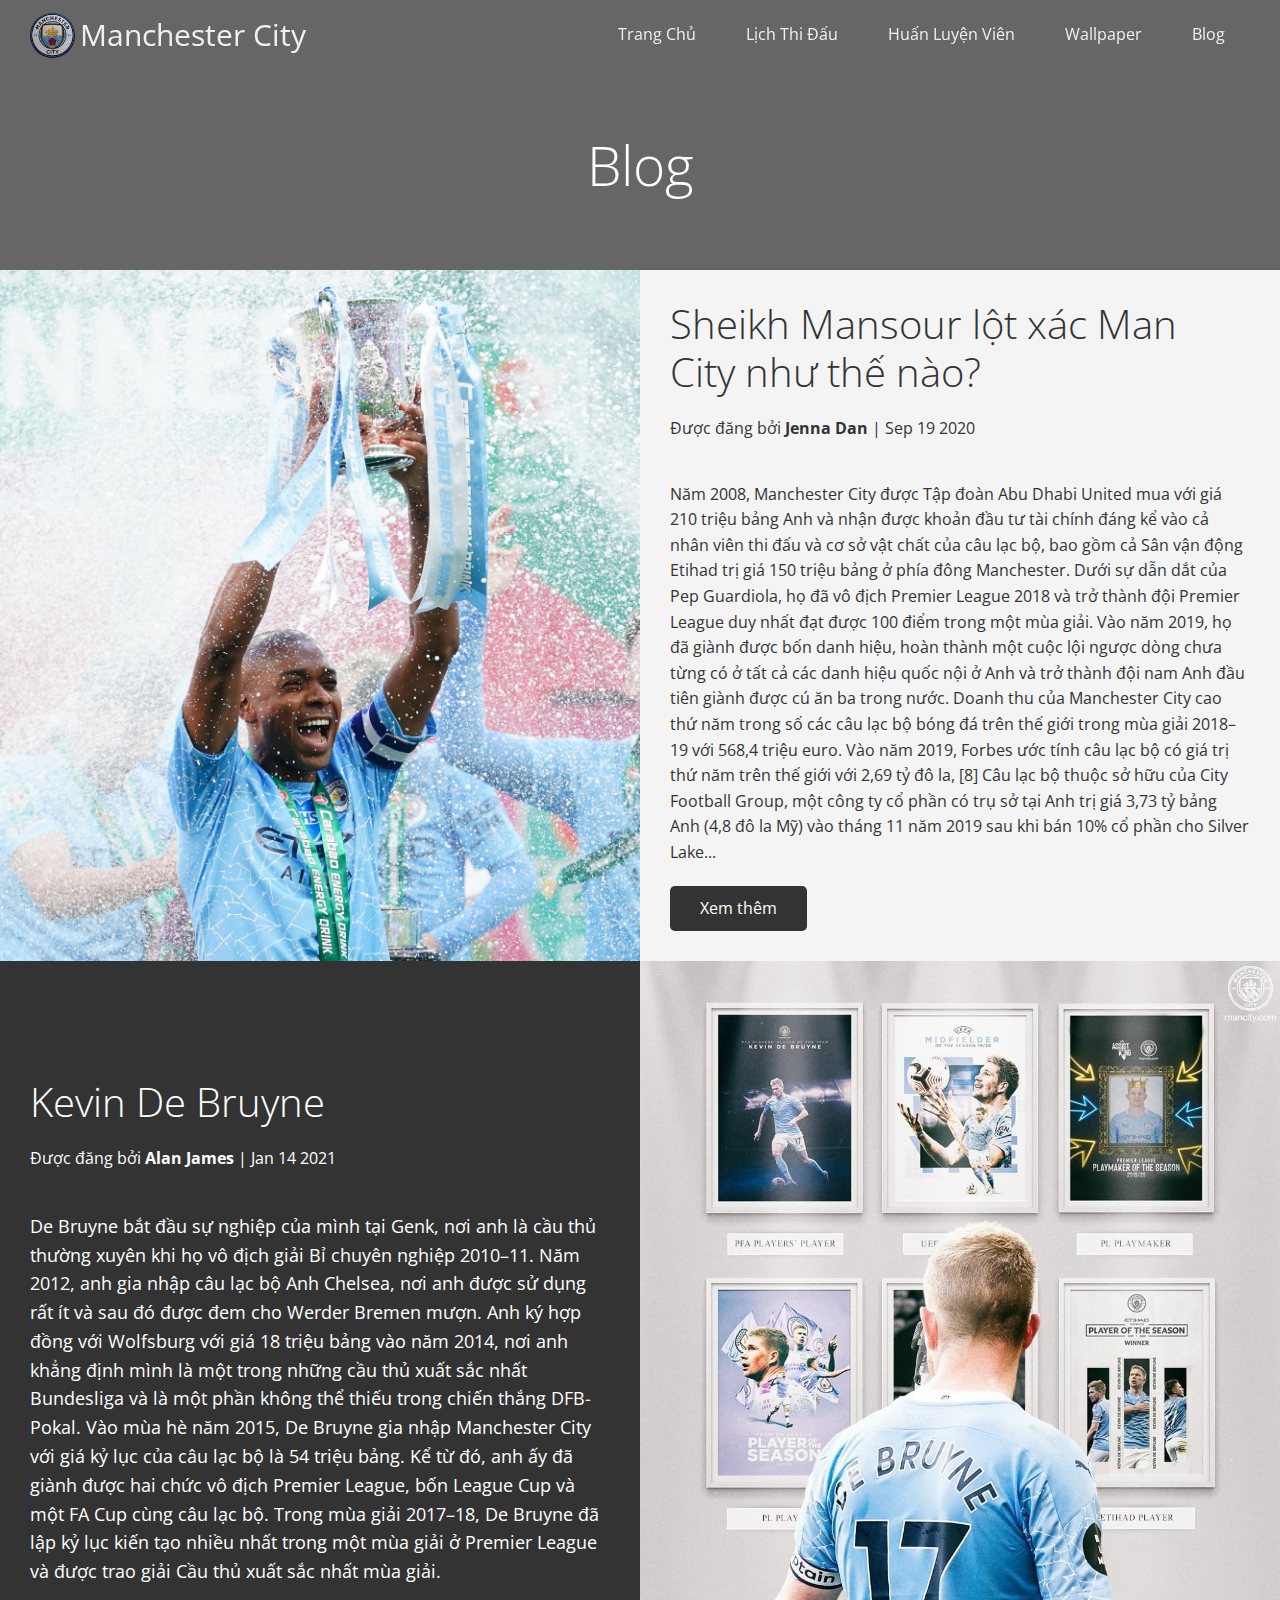
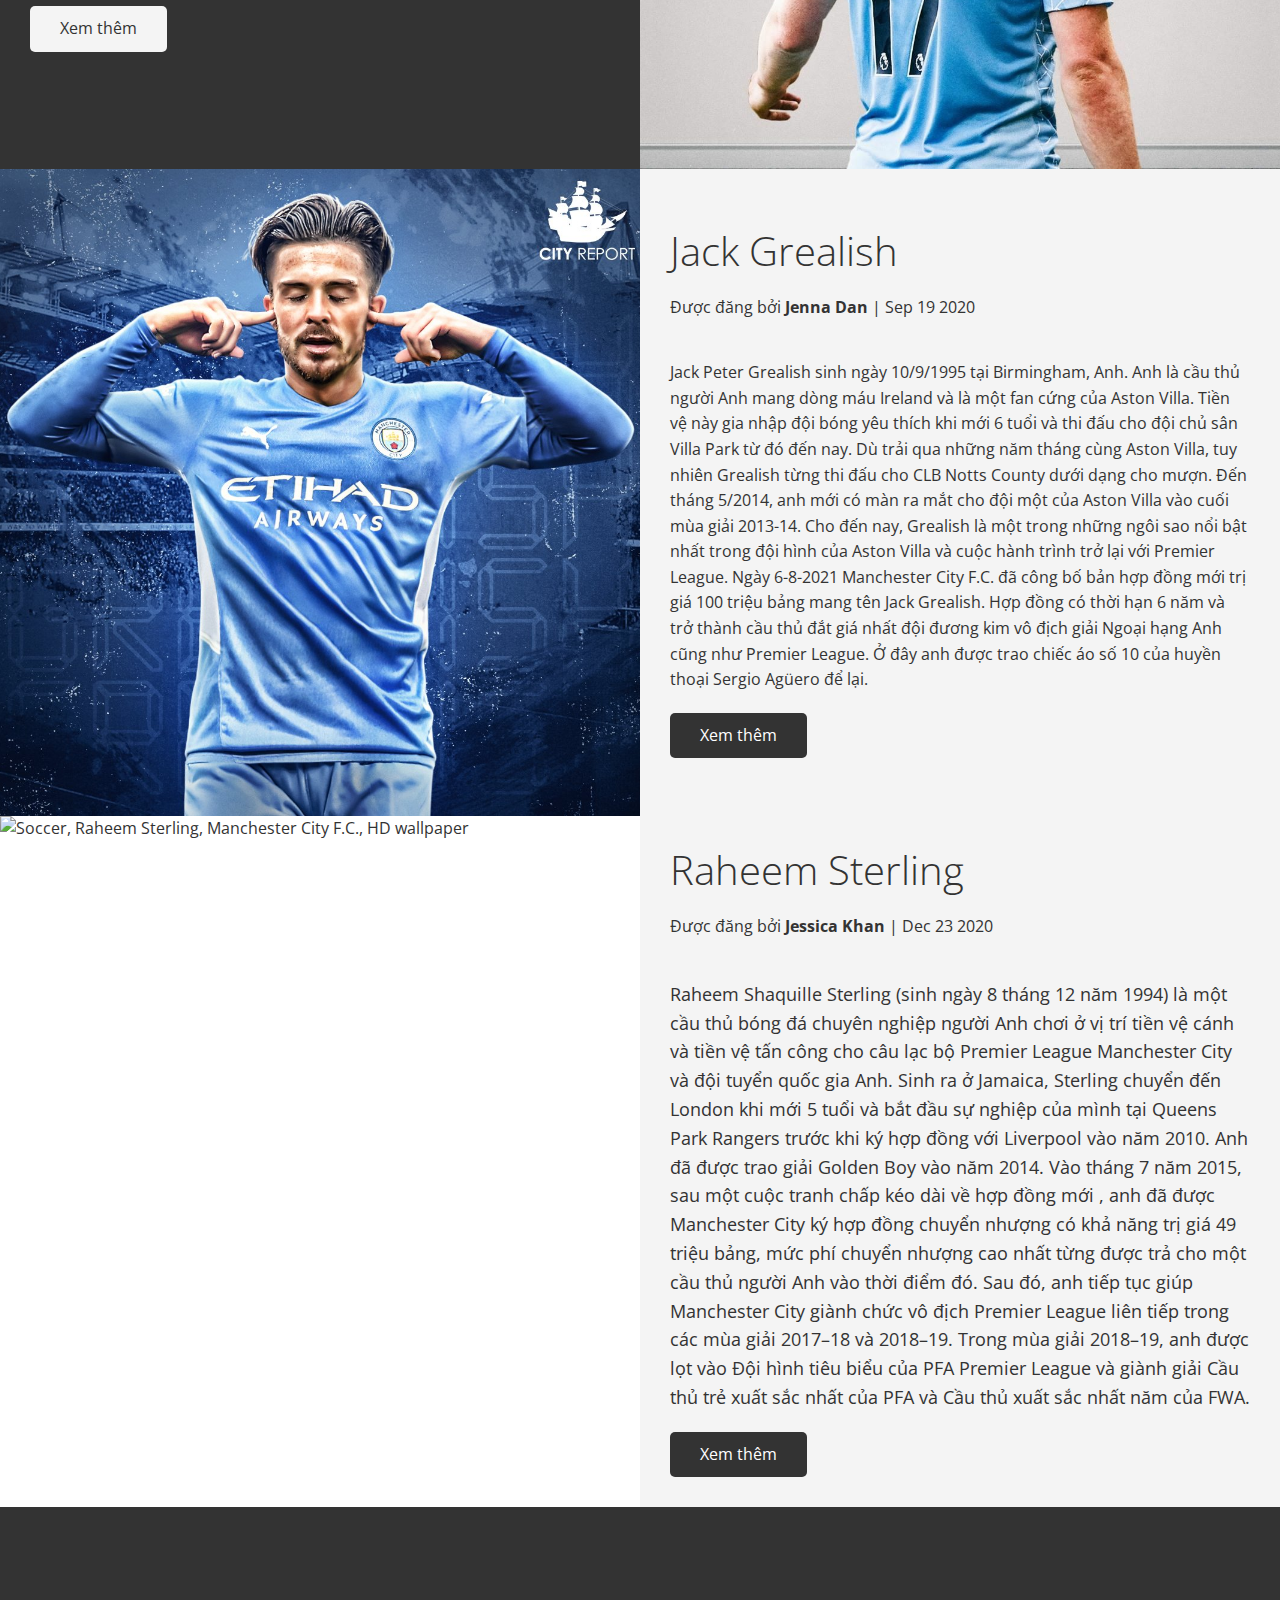
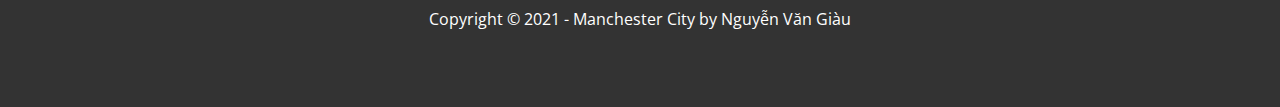
==== public/blog.html @ 119e2e8d "Upload" ====
<!DOCTYPE html>
<html lang="en">
  <head>
    <meta charset="UTF-8" />
    <meta name="viewport" content="width=device-width, initial-scale=1.0" />
    <link rel="stylesheet" />
    <link rel="stylesheet" href="css/utilities.css" />
    <link rel="stylesheet" href="css/style.css" />
    <title>Read Our Blog</title>
  </head>
  <body id="home">
    <header class="hero blog">
      <div id="navbar" class="navbar top">
        <div class="logo">
          <img id="logo" src="./images/logooo.PNG" alt="" />
          <div class="logoText">Manchester City</div>
        </div>
        <nav>
          <ul>
            <li><a href="index.html">Trang Chủ</a></li>
            <li><a href="index.html#contact">Lịch Thi Đấu</a></li>
            <li><a href="index.html#s3">Huấn Luyện Viên</a></li>
            <li><a href="index.html#cases">Wallpaper</a></li>
            <li><a href="index.html#s2">Blog</a></li>
          </ul>
        </nav>
      </div>

      <div class="content">
        <h1>Blog</h1>
      </div>
    </header>

    <main>
      <article class="flex-columns">
        <div class="row">
          <div class="column">
            <div class="column-1">
              <img
                itemprop="contentUrl"
                class="view_img"
                id="vimg"
                data-height="455"
                alt="Soccer, Manchester City F.C., 3D, Emblem, Logo, HD wallpaper"
                src="../public/images/fernandinho.jpg"
                height="455"
              />
            </div>
          </div>
          <div class="column">
            <div class="column-2 bg-light">
              <h2>Sheikh Mansour lột xác Man City như thế nào?</h2>
              <p class="meta">
                <i class="fas fa-user"></i> Được đăng bởi
                <strong>Jenna Dan</strong> | Sep 19 2020
              </p>
              <p>
                Năm 2008, Manchester City được Tập đoàn Abu Dhabi United mua với giá 210 triệu bảng Anh 
                và nhận được khoản đầu tư tài chính đáng kể vào cả nhân viên thi đấu và cơ sở vật chất của câu lạc bộ, 
                bao gồm cả Sân vận động Etihad trị giá 150 triệu bảng ở phía đông Manchester. 
                Dưới sự dẫn dắt của Pep Guardiola, họ đã vô địch Premier League 2018 và trở thành đội Premier League duy nhất đạt được 100 điểm trong một mùa giải. 
                Vào năm 2019, họ đã giành được bốn danh hiệu, hoàn thành một cuộc lội ngược dòng chưa từng có ở tất cả các danh hiệu quốc nội ở Anh và trở thành đội nam Anh đầu tiên giành được cú ăn ba trong nước. 
                Doanh thu của Manchester City cao thứ năm trong số các câu lạc bộ bóng đá trên thế giới trong mùa giải 2018–19 với 568,4 triệu euro. 
                Vào năm 2019, Forbes ước tính câu lạc bộ có giá trị thứ năm trên thế giới với 2,69 tỷ đô la, [8] Câu lạc bộ thuộc sở hữu của City Football Group, 
                một công ty cổ phần có trụ sở tại Anh trị giá 3,73 tỷ bảng Anh (4,8 đô la Mỹ) vào tháng 11 năm 2019 sau khi bán 10% cổ phần cho Silver Lake...
              </p>
              <a target="blank" href="post.html" class="btn btn-dark">
                <i class="fas fa-chevron"></i>
                Xem thêm
              </a>
            </div>
          </div>
        </div>
      </article>

      <article class="flex-columns flex-reverse">
        <div class="row">
          <div class="column">
            <div class="column-1">
              <img
                itemprop="contentUrl"
                class="view_img"
                id="vimg"
                data-height="455"
                alt="Soccer, Kevin De Bruyne, Belgian, Manchester City F.C., HD wallpaper"
                src="../public/images/kdb_blog.jpg"
                height="455"
              />
            </div>
          </div>
          <div class="column">
            <div class="column-2 bg-dark">
              <h2>Kevin De Bruyne</h2>
              <p class="meta">
                <i class="fas fa-user"></i> Được đăng bởi
                <strong>Alan James</strong> | Jan 14 2021
              </p>
              <p class="info">
                De Bruyne bắt đầu sự nghiệp của mình tại Genk, nơi anh là cầu thủ thường xuyên khi họ vô địch giải Bỉ chuyên nghiệp 2010–11. 
                Năm 2012, anh gia nhập câu lạc bộ Anh Chelsea, nơi anh được sử dụng rất ít và sau đó được đem cho Werder Bremen mượn. 
                Anh ký hợp đồng với Wolfsburg với giá 18 triệu bảng vào năm 2014, nơi anh khẳng định mình là một trong những cầu thủ xuất sắc nhất Bundesliga và là một phần không thể thiếu trong chiến thắng DFB-Pokal. 
                Vào mùa hè năm 2015, De Bruyne gia nhập Manchester City với giá kỷ lục của câu lạc bộ là 54 triệu bảng. 
                Kể từ đó, anh ấy đã giành được hai chức vô địch Premier League, bốn League Cup và một FA Cup cùng câu lạc bộ. 
                Trong mùa giải 2017–18, De Bruyne đã lập kỷ lục kiến tạo nhiều nhất trong một mùa giải ở Premier League và được trao giải Cầu thủ xuất sắc nhất mùa giải.
              </p>
              <a
                href="https://vi.wikipedia.org/wiki/Kevin_De_Bruyne"
                class="btn btn-light"
                target="blank"
              >
                <i class="fas fa-chevron"></i>
                Xem thêm
              </a>
            </div>
          </div>
        </div>
      </article>

      <article class="flex-columns">
        <div class="row">
          <div class="column">
            <div class="column-1">
              <img
                itemprop="contentUrl"
                class="view_img"
                id="vimg"
                data-height="455"
                alt="Jack Grealish"
                src="../public/images/jackgrealish.jpg"
                height="455"
              />
            </div>
          </div>
          <div class="column">
            <div class="column-2 bg-light">
              <h2>Jack Grealish</h2>
              <p class="meta">
                <i class="fas fa-user"></i> Được đăng bởi
                <strong>Jenna Dan</strong> | Sep 19 2020
              </p>
              <p>
                Jack Peter Grealish sinh ngày 10/9/1995 tại Birmingham, Anh. Anh 
                là cầu thủ người Anh mang dòng máu Ireland và là một fan cứng 
                của Aston Villa. Tiền vệ này gia nhập đội bóng yêu thích khi mới 6 tuổi và thi đấu cho đội chủ sân Villa Park từ đó đến nay.

                Dù trải qua những năm tháng cùng Aston Villa, tuy nhiên Grealish 
                từng thi đấu cho CLB Notts County dưới dạng cho mượn. Đến tháng 
                5/2014, anh mới có màn ra mắt cho đội một của Aston Villa vào 
                cuối mùa giải 2013-14. Cho đến nay, Grealish là một trong những 
                ngôi sao nổi bật nhất trong đội hình của Aston Villa và cuộc hành 
                trình trở lại với Premier League. 
                Ngày 6-8-2021 Manchester City F.C. đã công bố bản hợp đồng mới trị giá 100 triệu bảng mang tên Jack Grealish. 
                Hợp đồng có thời hạn 6 năm và trở thành cầu thủ đắt giá nhất đội đương kim vô địch giải Ngoại hạng Anh cũng như Premier League. 
                Ở đây anh được trao chiếc áo số 10 của huyền thoại Sergio Agüero để lại.
              </p>
              <a target="blank" href="post.html" class="btn btn-dark">
                <i class="fas fa-chevron"></i>
                Xem thêm
              </a>
            </div>
          </div>
        </div>
      </article>

      <article class="flex-columns">
        <div class="row">
          <div class="column">
            <div class="column-1">
              <img
                itemprop="contentUrl"
                class="view_img"
                id="vimg"
                data-height="455"
                alt="Soccer, Raheem Sterling, Manchester City F.C., HD wallpaper"
                src="https://c4.wallpaperflare.com/wallpaper/105/444/877/soccer-raheem-sterling-manchester-city-f-c-wallpaper-preview.jpg"
                height="455"
              />
            </div>
          </div>
          <div class="column">
            <div class="column-2 bg-light">
              <h2>Raheem Sterling</h2>
              <p class="meta">
                <i class="fas fa-user"></i> Được đăng bởi
                <strong>Jessica Khan</strong> | Dec 23 2020
              </p>
              <p class="info">
                Raheem Shaquille Sterling (sinh ngày 8 tháng 12 năm 1994) là một 
                cầu thủ bóng đá chuyên nghiệp người Anh chơi ở vị trí tiền vệ cánh 
                và tiền vệ tấn công cho câu lạc bộ Premier League Manchester City 
                và đội tuyển quốc gia Anh. Sinh ra ở Jamaica, Sterling chuyển đến 
                London khi mới 5 tuổi và bắt đầu sự nghiệp của mình tại Queens 
                Park Rangers trước khi ký hợp đồng với Liverpool vào năm 2010. 
                Anh đã được trao giải Golden Boy vào năm 2014. Vào tháng 7 năm 
                2015, sau một cuộc tranh chấp kéo dài về hợp đồng mới , anh đã 
                được Manchester City ký hợp đồng chuyển nhượng có khả năng trị 
                giá 49 triệu bảng, mức phí chuyển nhượng cao nhất từng được trả 
                cho một cầu thủ người Anh vào thời điểm đó. Sau đó, anh tiếp tục 
                giúp Manchester City giành chức vô địch Premier League liên tiếp 
                trong các mùa giải 2017–18 và 2018–19. Trong mùa giải 2018–19, 
                anh được lọt vào Đội hình tiêu biểu của PFA Premier League và 
                giành giải Cầu thủ trẻ xuất sắc nhất của PFA và Cầu thủ xuất sắc 
                nhất năm của FWA.
              </p>
              <a
                target="blank"
                href="https://vi.wikipedia.org/wiki/Raheem_Sterling"
                class="btn btn-dark"
              >
                <i class="fas fa-chevron"></i>
                Xem thêm
              </a>
            </div>
          </div>
        </div>
      </article>
    </main>

    <footer id="footer" class="footer bg-dark">
      <div class="social">
        <a target="blank" href="https://www.facebook.com/mancity/"
          ><i class="fab fa-facebook fa-2x"></i
        ></a>
        <a
          target="blank"
          href="https://twitter.com/ManCity"
          ><i class="fab fa-twitter fa-2x"></i
        ></a>
        <a target="blank" href="https://www.instagram.com/mancity/"
          ><i class="fab fa-instagram fa-2x"></i
        ></a>
        <a target="blank" href="https://www.youtube.com/user/mcfcofficial"
          ><i class="fab fa-youtube fa-2x"></i
        ></a>
        <a
          target="blank"
          href="https://www.google.com/search?q=man+city+google&rlz=1C1CHBF_enUS934US935&oq=man+city+google&aqs=chrome..69i57j0l4j69i60l3.9655j1j9&sourceid=chrome&ie=UTF-8"
          ><i class="fab fa-google fa-2x"></i
        ></a>
      </div>
      <p>Copyright &copy; 2021 - Manchester City by Nguyễn Văn Giàu</p>
    </footer>
    <script>
      const navbar = document.getElementById("navbar");
      let scrolled = false;

      window.onscroll = function () {
        if (window.pageYOffset > 100) {
          navbar.classList.remove("top");
          if (!scrolled) {
            navbar.style.transform = "translateY(-70px)";
          }
          setTimeout(function () {
            navbar.style.transform = "translateY(0)";
            scrolled = true;
          }, 200);
        } else {
          navbar.classList.add("top");
          scrolled = false;
        }
      };
    </script>
  </body>
</html>
---- public/css/utilities.css ----
/* Text colors */
.text-primary {
  color: #ffffff;
  margin-bottom: 10px;
}

.text-secondary {
  color: #0284d0;
}

/* Button */
.btn {
  cursor: pointer;
  display: inline-block;
  padding: 10px 30px;
  color: #fff;
  background-color: #28a745;
  border: none;
  border-radius: 5px;
}

.btn:hover {
  opacity: 0.9;
}

.btn-primary,
.bg-primary {
  background: #28a745;
  color: #fff;
}
.btn-secondary,
.bg-secondary {
  background: #0284d0;
  color: #fff;
}
.btn-dark,
.bg-dark {
  background: #333;
  color: #fff;
}
.btn-light,
.bg-light {
  background: #f4f4f4;
  color: #333;
}

.btn-outline {
  background: transparent;
  border: 1px solid #fff;
}

/* Flex items */
.flex-items {
  display: flex;
  text-align: center;
  justify-content: center;
  text-align: center;
  height: 100%;
}

.flex-items > div {
  padding: 20px;
}

/* Flex columns */
.flex-columns.flex-reverse .row {
  flex-direction: row-reverse;
}

.flex-columns .row {
  display: flex;
  flex-direction: row;
  flex-wrap: wrap;
  width: 100%;
}

.flex-columns .column {
  display: flex;
  flex-direction: column;
  flex-basis: 100%;
  flex: 1;
}

.flex-columns .column .column-1,
.flex-columns .column .column-2 {
  height: 100%;
}

.flex-columns img {
  width: 100%;
  height: 100%;
  object-fit: cover;
}

.flex-columns .column-2 {
  display: flex;
  flex-direction: column;
  align-items: flex-start;
  justify-content: center;
  padding: 30px;
}

.flex-columns h2 {
  font-size: 40px;
  font-weight: 100;
}

.flex-columns h4 {
  margin-bottom: 10px;
}

.flex-columns p {
  margin: 20px 0;
}

/* Section header */
.section-header {
  padding: 30px;
  display: flex;
  flex-direction: column;
  align-items: center;
  justify-content: center;
  text-align: center;
}

.section-header h2 {
  font-size: 40px;
  margin: 20px 0;
}

.section-padding {
  padding: 20px 20px 40px;
}

/* Flex grid */
.flex-grid .row {
  display: flex;
  flex-wrap: wrap;
  padding: 0 4px;
}

.flex-grid .column {
  flex: 25%;
  max-width: 25%;
  padding: 0 4px;
}
---- public/css/style.css ----
@import url("https://fonts.googleapis.com/css2?family=Open+Sans:wght@300;400&display=swap");

* {
  box-sizing: border-box;
  padding: 0;
  margin: 0;
}

body {
  font-family: "Open Sans", sans-serif;
  background: rgb(255, 255, 255);
  color: #333;
  line-height: 1.6;
}

ul {
  list-style: none;
}

a {
  color: #333;
  text-decoration: none;
}

h1,
h2 {
  font-weight: 300;
  line-height: 1.2;
}

p {
  margin: 10px 0;
}

img {
  width: 100%;
}

/* Navbar */
.navbar {
  display: flex;
  align-items: center;
  justify-content: space-between;
  background-color: #333;
  color: #fff;
  opacity: 0.9;
  width: 100%;
  height: 70px;
  position: fixed;
  top: 0px;
  padding: 0 30px;
  transition: 0.5s;
}

.navbar.top {
  background: transparent;
}

.navbar a {
  color: #fff;
  padding: 10px 20px;
  margin: 0 5px;
}

.navbar a:hover {
  border-bottom: #ffffff 2px solid;
}

.navbar ul {
  display: flex;
}

.navbar .logo {
  font-weight: 400;
  display: flex;

  align-items: center;
  justify-content: center;
  text-align: center;
}
#ate a img {
  height: 200px;
  border-radius: 10px;
  border: lightblue solid 4px;
}

#cases {
  background: lightcoral;
  display: flex;
  justify-content: center;
  align-items: center;
  flex-direction: column;
}
#s2 {
  background: rgb(255, 203, 91);
}
#s3 {
  background: rgb(0, 96, 141);
  color: white;
}
#rio {
  display: flex;
  justify-content: center;
  text-align: center;
  align-items: center;

  /* border: solid red 2px; */
}
.info {
  font-size: 18px;
}
.players a {
  padding: 6px 12px;
  background: rgb(255, 208, 0);
  border-radius: 6px;
  font-weight: bold;
  border: solid 2px rgb(0, 0, 126);
  color: rgb(0, 0, 126);
  font-size: 14px;
}

/* Header */
.hero {
  background: url("../images/champion.jpg") no-repeat center center/cover;
  height: 120vh;

  position: relative;
  color: #fff;
}
.hero::before {
  content: "";
  position: absolute;
  top: 0;
  left: 0;
  width: 100%;
  height: 100%;
  background: rgba(0, 0, 0, 0.6);
  
}

#logo {
  border-radius: 50%;
  height: 45px;
  width: 45px;
  margin-right: 5px;
}
.games {
  border-radius: 50%;
  height: 160px;
  width: 160px;
  /* border: red solid 1px; */
}

.logoText {
  font-size: 30px;
}

.hero .content {
  display: flex;
  flex-direction: column;
  align-items: center;
  justify-content: center;
  text-align: center;
  height: 100%;
  padding: 0 20px;
}

.hero .content h1 {
  margin-top: 60px;
  font-size: 55px;
}

.hero .content p {
  font-size: 23px;
  max-width: 600px;
  margin: 20px 0 30px;
}

#about {
  /* background: white; */
  margin-bottom: 20px;
}

.hero * {
  z-index: 10;
}

.gold {
  display: flex;
  justify-content: flex-end;
  align-items: center;
  width: 100%;
}
#golden {
  z-index: 2;
  margin: 30px 30px 0 0;
  border-radius: 50%;
  height: 80px;
  width: 80px;
}

.hero.blog {
  background: url("../images/home/blog.jpg") no-repeat center center/cover;
  height: 30vh;
}

/* Icons */
.icons {
  padding: 30px;
}

.icons h3 {
  font-weight: bold;
  margin-bottom: 15px;
}

.icons i {
  background-color: #3ce8ff;
  color: #fff;
  padding: 1rem;
  border-radius: 50%;
  margin-bottom: 15px;
}

.cases img:hover {
  opacity: 0.7;
}
.team {
  background: white;
}

.team img {
  border-radius: 20%;
}

/* Callback form */
.callback-form {
  width: 100%;
  padding: 20px 0;
}

.callback-form label {
  display: block;
  margin-bottom: 5px;
}

.callback-form .form-control {
  margin-bottom: 15px;
}

.callback-form input {
  width: 100%;
  padding: 4px;
  height: 40px;
  border: #f5f5f5 1px solid;
}

.callback-form input:focus {
  outline-color: #ffffff;
}

.callback-form .btn {
  padding: 12px 0;
  margin-top: 20px;
}

/* Post */
.post {
  padding: 50px 30px;
}

.post h2 {
  font-size: 40px;
  margin-bottom: 20px;
  padding-bottom: 10px;
  border-bottom: #ccc solid 1px;
}

.post .meta {
  margin-bottom: 30px;
}
#color {
  background: rgb(20, 182, 141);
}

.post img {
  width: 300px;
  border-radius: 50%;
  display: block;
  margin: 0 auto 30px;
}

/* Footer */
.footer {
  display: flex;
  flex-direction: column;
  align-items: center;
  justify-content: center;
  text-align: center;
  height: 200px;
  border: tomato;
}

.footer a {
  color: #fff;
}

.footer a:hover {
  color: #44d3ff;
}

.footer .social > * {
  margin: 0 15px;
}
#riyad {
  display: none;
}

/* Mobile */
/* @media (max-width: 768px) {
  #ate a img {
    height: 200px;
    width: 320px;
  }

  .navbar {
    flex-direction: column;
    height: 120px;
    padding: 20px;
  }

  .navbar a {
    padding: 10px 10px;
    margin: 0 3px;
  }

  .flex-items {
    flex-direction: column;
  }

  .flex-columns .column,
  .flex-grid .column {
    flex: 100%;
    max-width: 100%;
  }

  .team img {
    width: 70%;
  }
} */
@media (max-width: 768px) {
  .hero::before {
    content: "";
    position: absolute;
    top: 0;
    left: 0;
    width: 100%;
    height: 100%;
    background: rgba(0, 0, 0, 0.6);
  }
  .games {
    border-radius: 50%;
    height: 200px;
    width: 200px;
  }

  #riyad {
    display: block;
  }
  #back {
    display: none;
  }
  #logo {
    height: 60px;
    width: 60px;
  }
  .info {
    font-size: 14px;
  }
  #ate a img {
    height: 220px;
    width: 320px;
    flex-direction: column;
  }

  .navbar {
    flex-direction: column;
    height: 120px;
    padding: 20px;
  }

  .navbar a {
    padding: 10px 10px;
    margin: 0 3px;
  }
  .gold {
    display: none;
  }

  .flex-items {
    flex-direction: column;
  }

  .flex-columns .column,
  .flex-grid .column {
    flex: 100%;
    max-width: 100%;
  }

  .team img {
    width: 70%;
  }
}
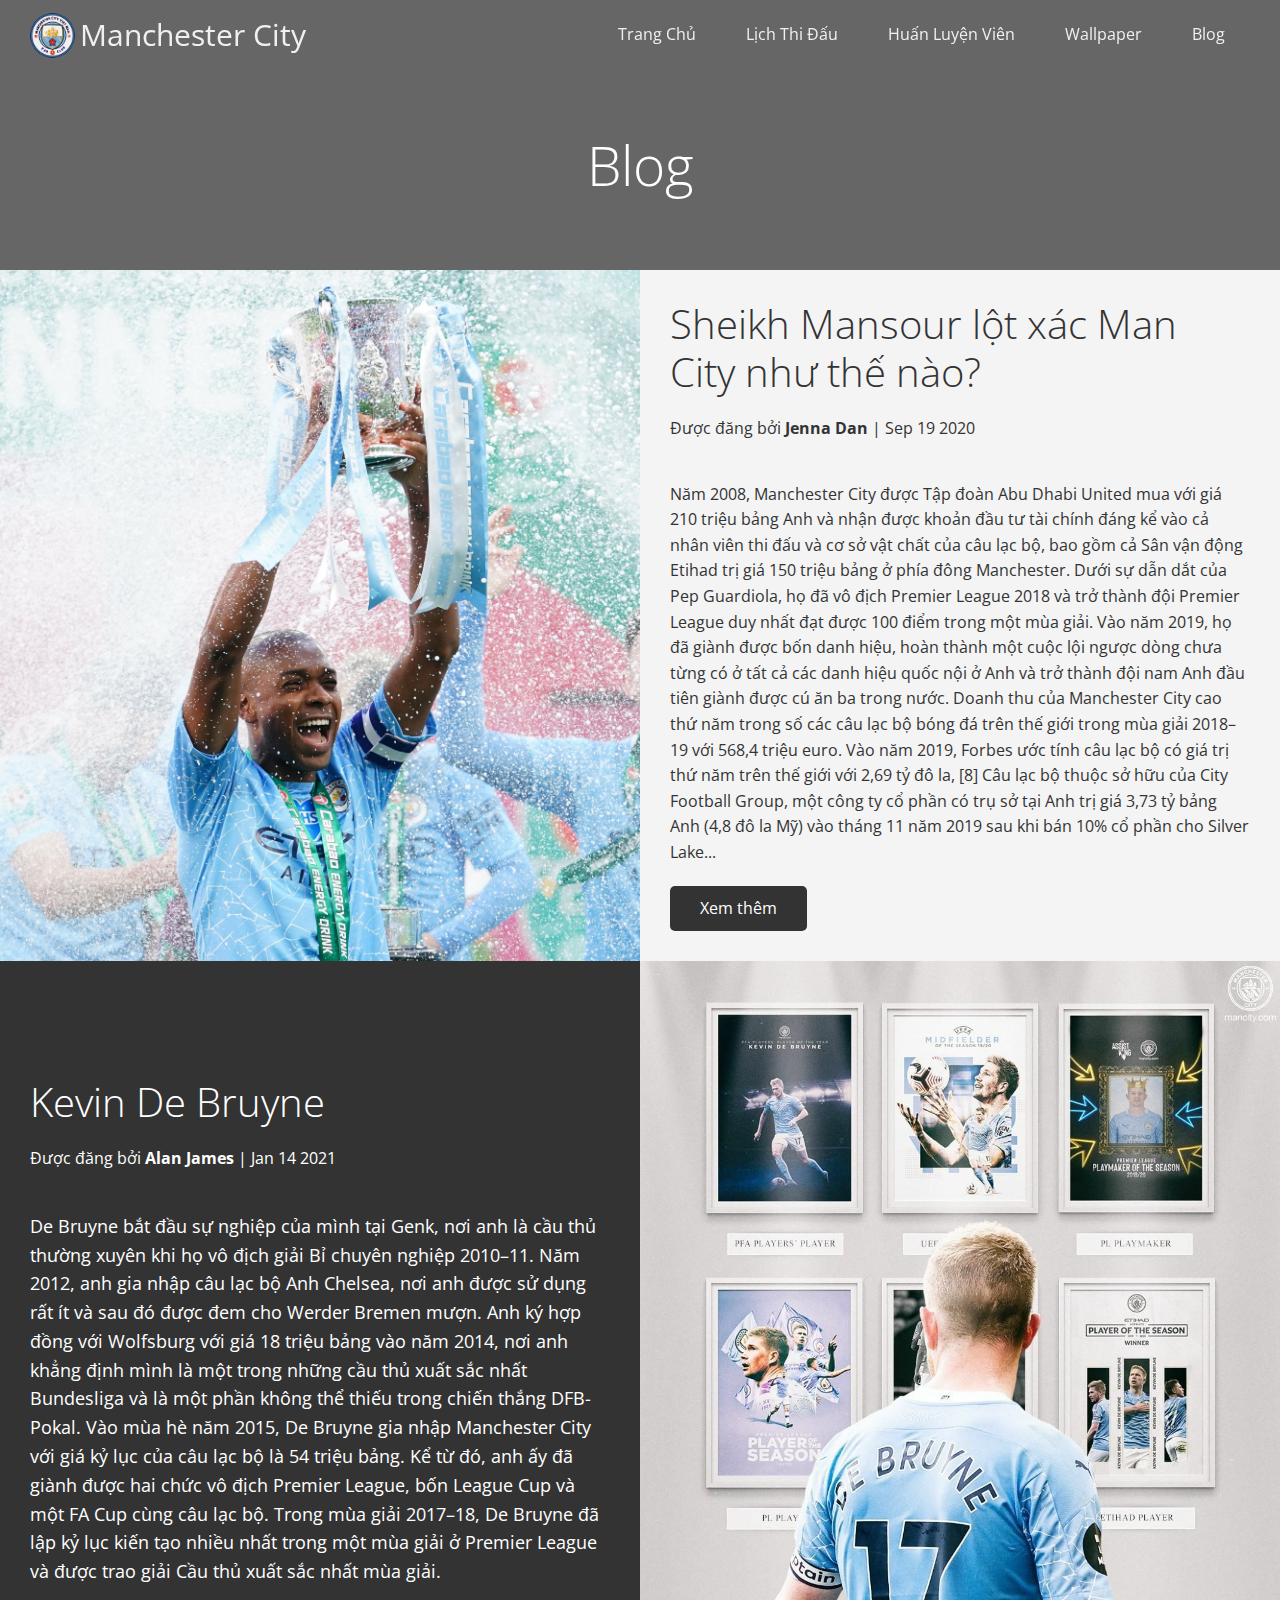
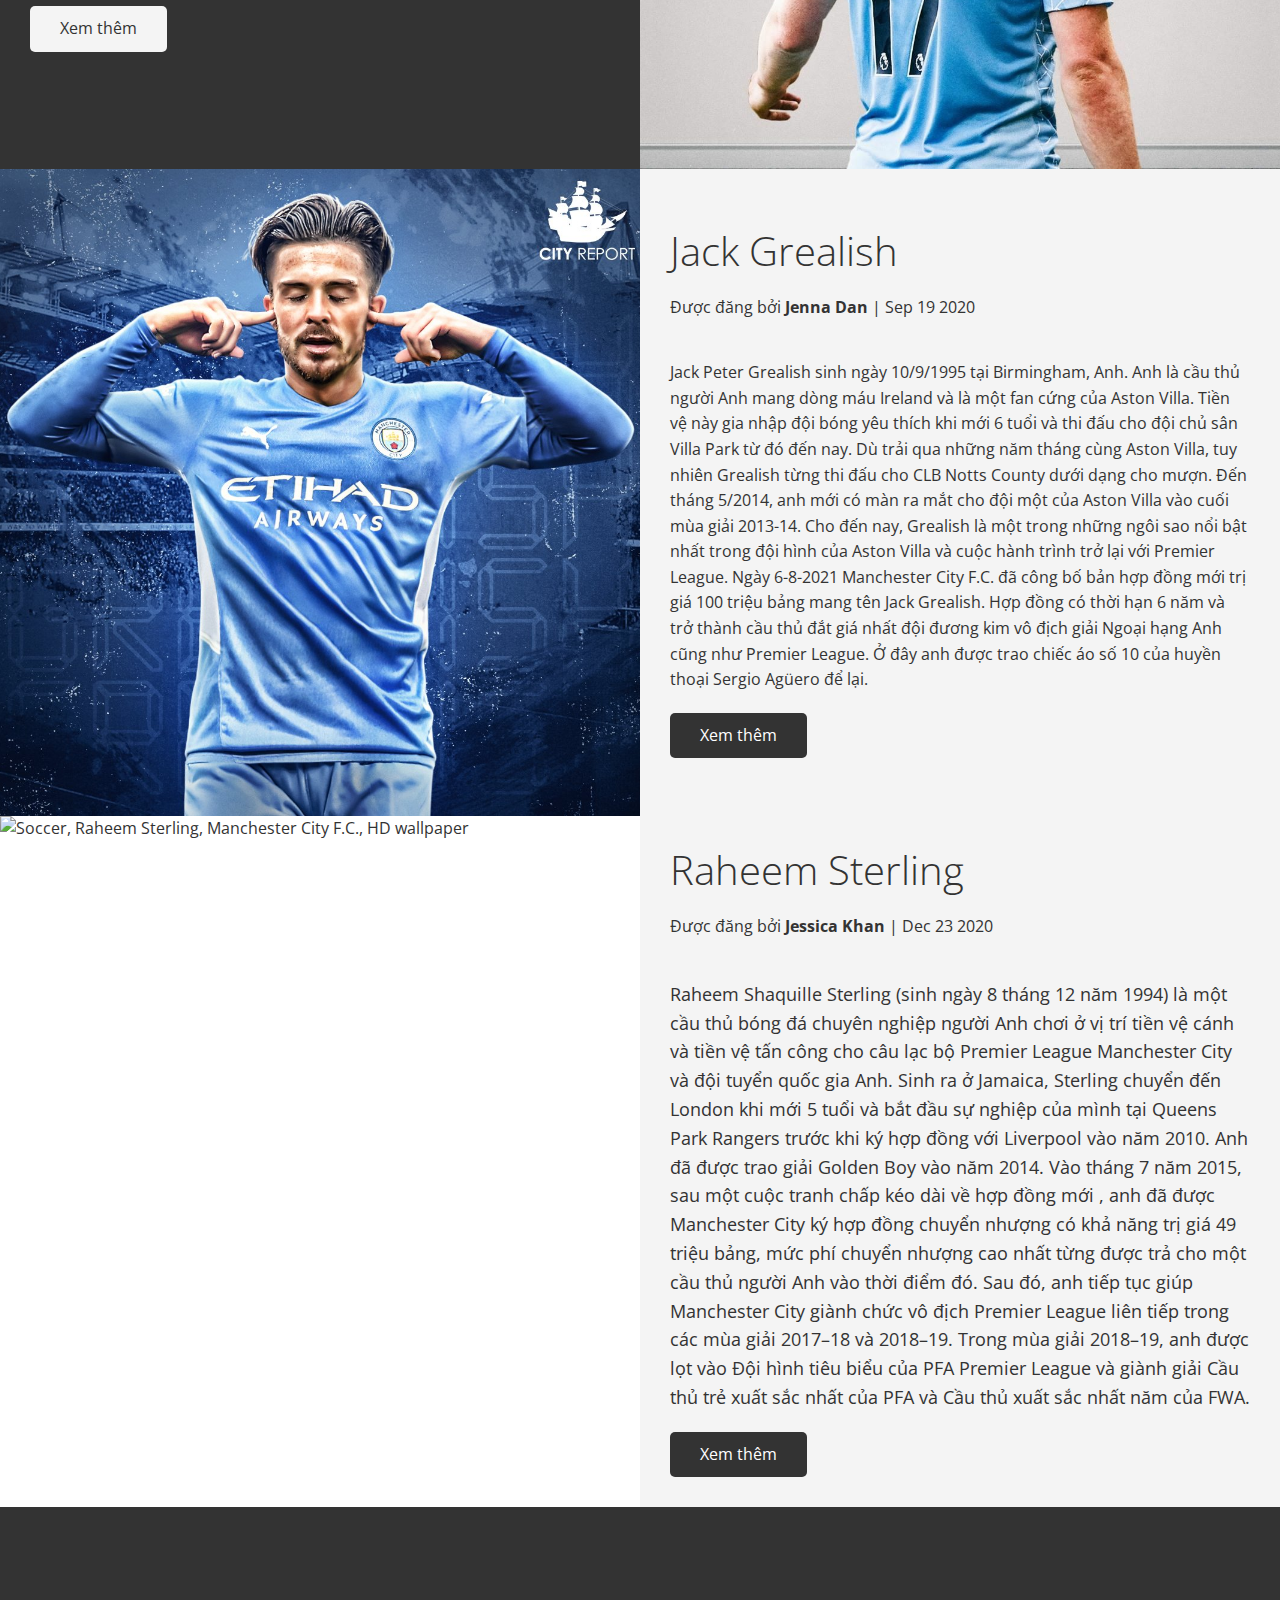
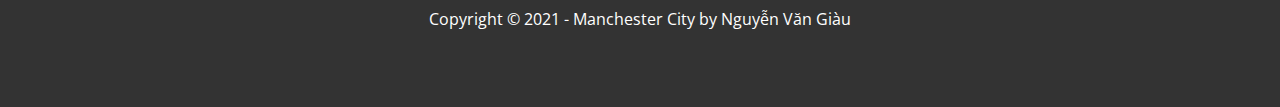
==== commit 3040b83d: "Update Responsive" ====
--- a/public/blog.html
+++ b/public/blog.html
@@ -12,7 +12,7 @@
     <header class="hero blog">
       <div id="navbar" class="navbar top">
         <div class="logo">
-          <img id="logo" src="./images/logooo.PNG" alt="" />
+          <img id="logo" src="./images/logo_meta.png" alt="" />
           <div class="logoText">Manchester City</div>
         </div>
         <nav>
--- a/public/css/style.css
+++ b/public/css/style.css
@@ -5,6 +5,7 @@
   padding: 0;
   margin: 0;
 }
+
 
 body {
   font-family: "Open Sans", sans-serif;
@@ -78,6 +79,70 @@
   justify-content: center;
   text-align: center;
 }
+.nav__bars-btn{
+  width: 28px;
+  height: 28px;
+  display: none;
+  margin-left: 8px;
+}
+
+.nav__overlay{
+  position: fixed;
+  top: 0;
+  right: 0;
+  bottom:0;
+  left:0;
+  background: rgba(0,0,0,0.3);
+  display:none;
+  animation: fadeIn linear .2s;
+}
+
+.nav__mobile{
+  position: fixed;
+  top: 0;
+  right: 0;
+  bottom:0;
+  left:0;
+  width: 100%;
+  max-width: 100%;
+  background-color: rgb(5, 5, 5);
+  transform: translateX(-100%);
+  opacity: 0;
+  transition: transform .2s linear, opacity .3s linear;
+}
+
+.nav__mobile-list{
+  margin-top: 24px;
+  color:#f20;
+  display:block;
+  padding: 8px 16px;
+  font-size: 1.4rem;
+  list-style: none;
+}
+
+.nav__mobile-link{
+  text-decoration: none;
+  font-size: 13px;
+}
+
+.nav__mobile-close{
+  width: 24px;
+  height: 24px;
+  color:#FFF;
+  position:absolute;
+  top: 2.5rem;
+  right: 1rem;
+}
+
+.nav__input:checked ~ .nav__overlay{
+  display: block;
+}
+
+.nav__input:checked ~ .nav__mobile {
+  transform: translateX(0%);
+  opacity: 1;
+}
+
 #ate a img {
   height: 200px;
   border-radius: 10px;
@@ -317,38 +382,7 @@
 }
 
 /* Mobile */
-/* @media (max-width: 768px) {
-  #ate a img {
-    height: 200px;
-    width: 320px;
-  }
-
-  .navbar {
-    flex-direction: column;
-    height: 120px;
-    padding: 20px;
-  }
-
-  .navbar a {
-    padding: 10px 10px;
-    margin: 0 3px;
-  }
-
-  .flex-items {
-    flex-direction: column;
-  }
-
-  .flex-columns .column,
-  .flex-grid .column {
-    flex: 100%;
-    max-width: 100%;
-  }
-
-  .team img {
-    width: 70%;
-  }
-} */
-@media (max-width: 768px) {
+@media only screen and (max-width: 46.1875em) {
   .hero::before {
     content: "";
     position: absolute;
@@ -374,6 +408,12 @@
     height: 60px;
     width: 60px;
   }
+  .logoText{
+    font-size: 22px;
+  }
+  .nav__pc-list{
+    display: none;
+  }
   .info {
     font-size: 14px;
   }
@@ -384,15 +424,19 @@
   }
 
   .navbar {
-    flex-direction: column;
     height: 120px;
     padding: 20px;
   }
 
   .navbar a {
-    padding: 10px 10px;
+    padding: 10px 0px;
     margin: 0 3px;
   }
+
+  .nav__bars-btn{
+    display: block;
+  }
+  
   .gold {
     display: none;
   }
@@ -411,3 +455,16 @@
     width: 70%;
   }
 }
+
+/* Tablet */
+@media only screen and (min-width: 46.25em) and (max-width: 63.9375em) {
+  .logoText{
+    font-size:24px;
+  }
+  .nav__pc-list{
+    font-size: 14px;
+  }
+  .navbar a{
+    padding: 10px 3px;
+  }
+}
